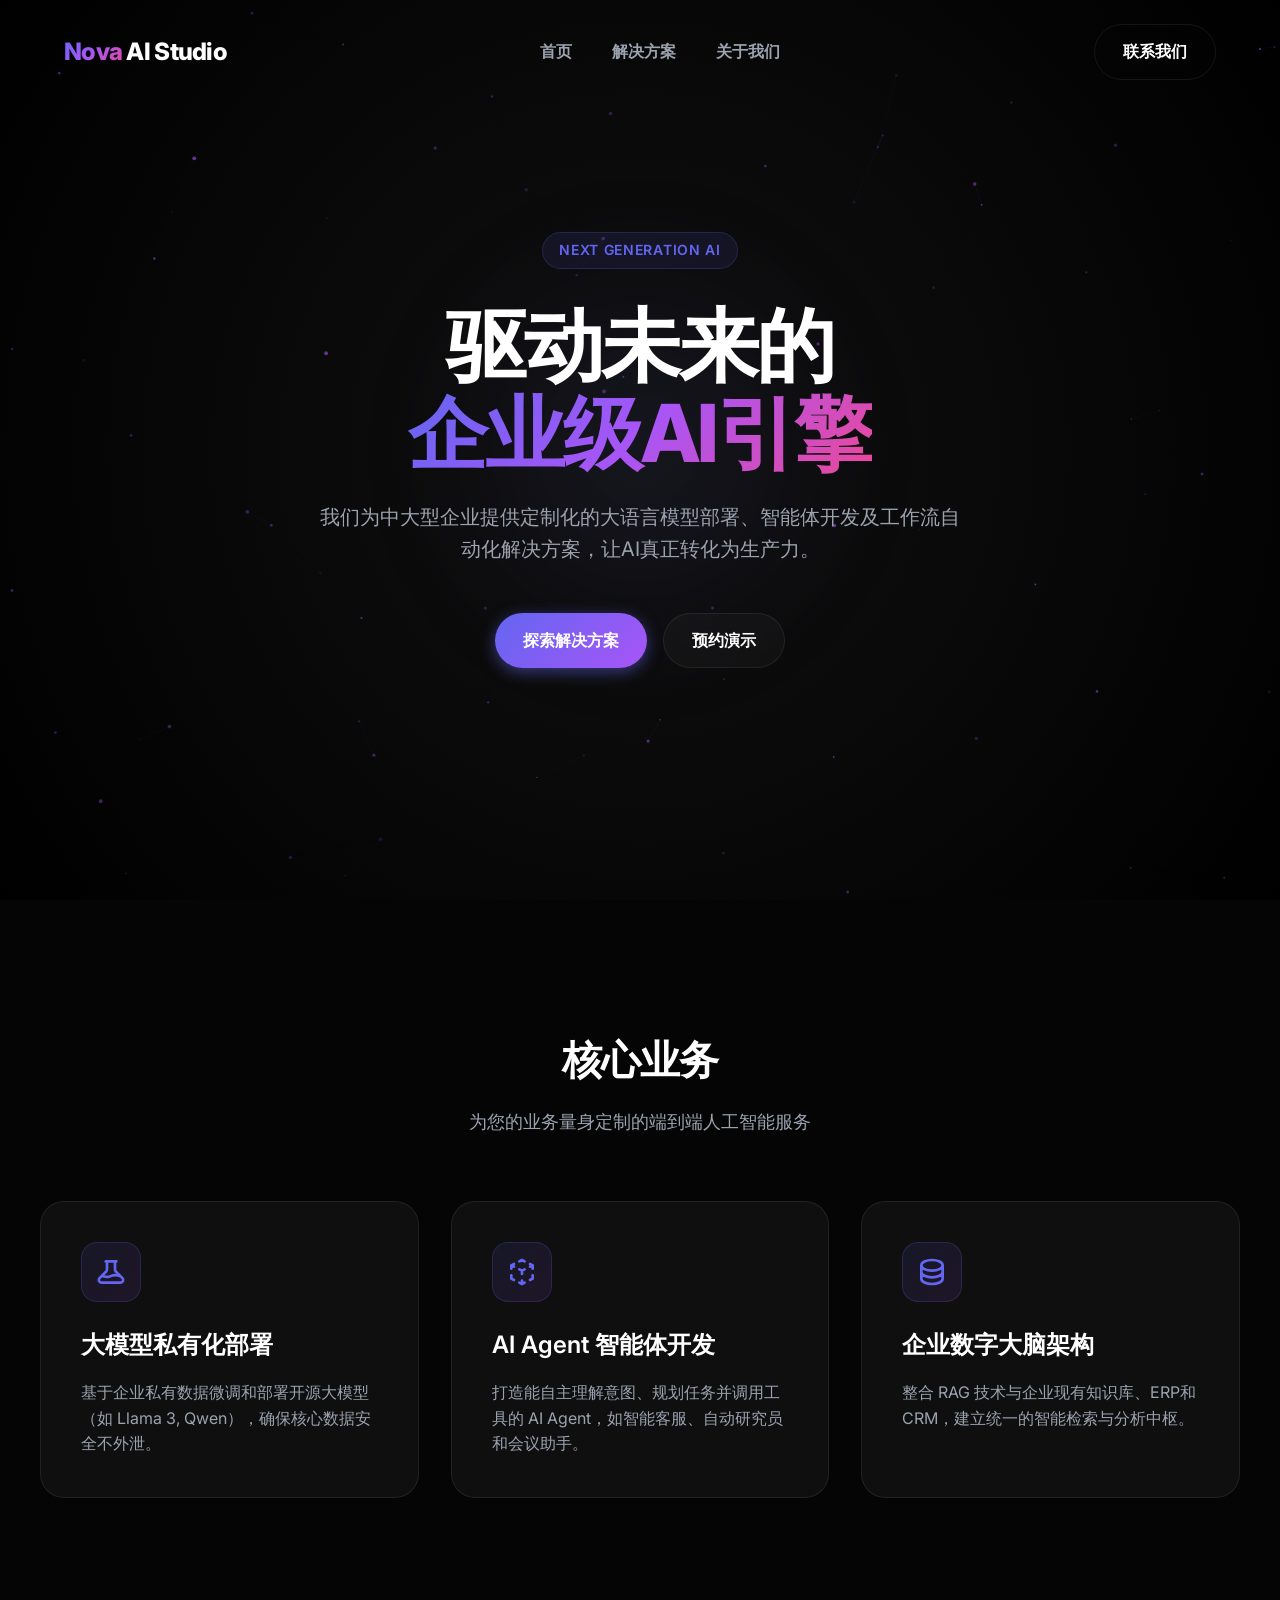
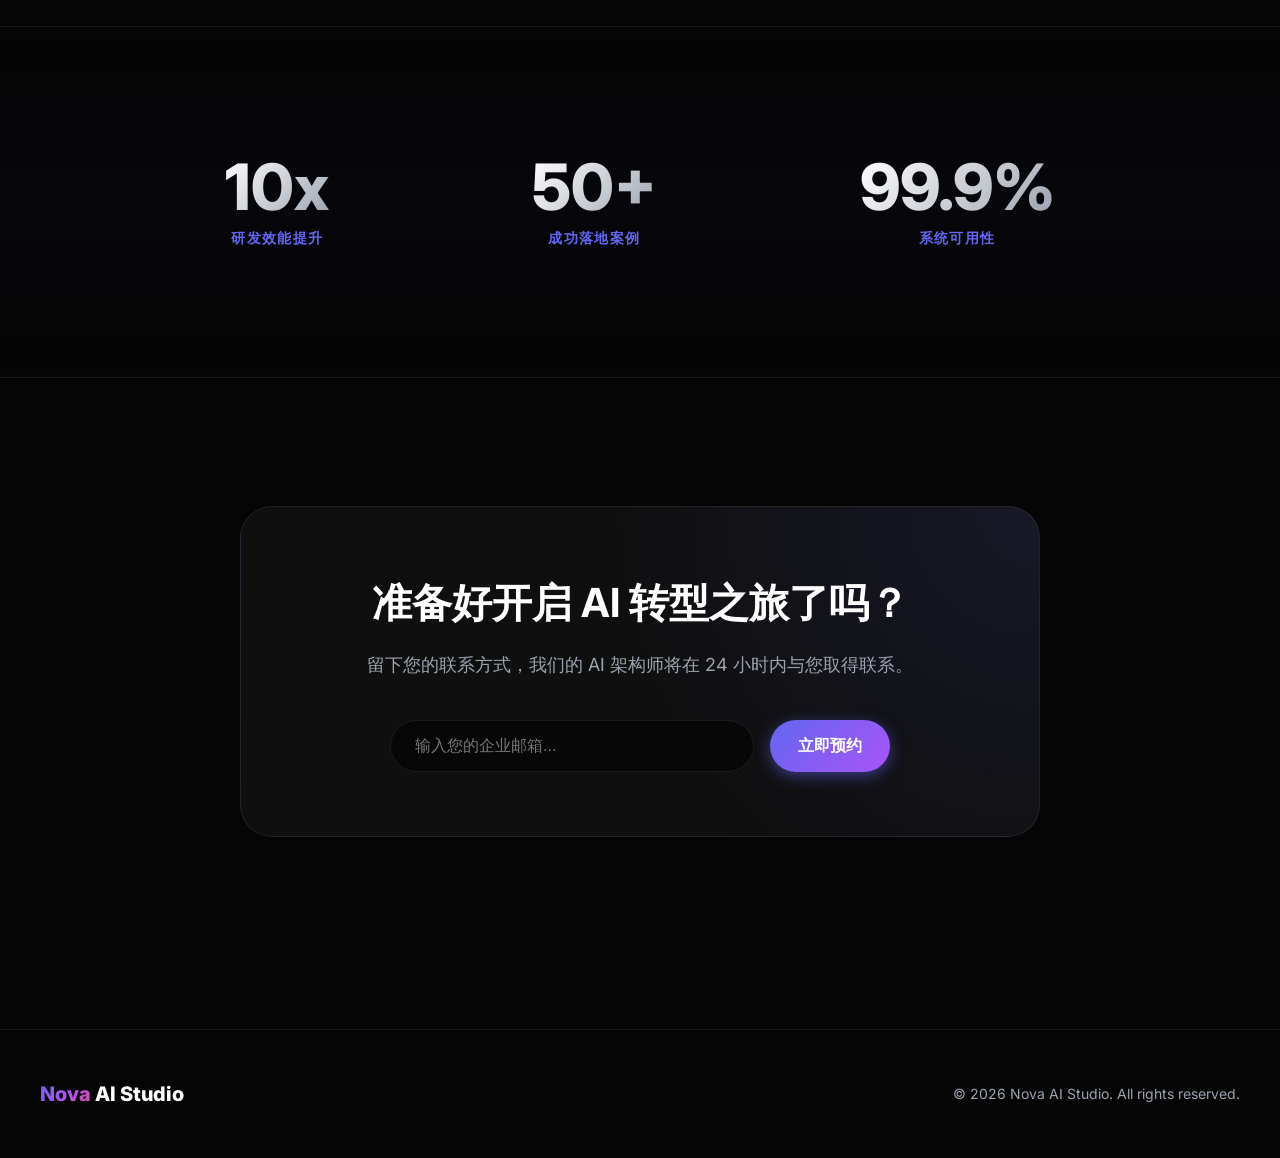
==== index.html @ ee2d9d8f "Initial commit: basic website structure, style and script" ====
<!DOCTYPE html>
<html lang="zh-CN">
<head>
    <meta charset="UTF-8">
    <meta name="viewport" content="width=device-width, initial-scale=1.0">
    <meta name="description" content="Nova AI Studio - 领先的企业级AI解决方案提供商，致力于通过人工智能驱动商业增长。">
    <title>Nova AI Studio | 企业级人工智能工作室</title>
    <!-- Google Fonts: Inter -->
    <link rel="preconnect" href="https://fonts.googleapis.com">
    <link rel="preconnect" href="https://fonts.gstatic.com" crossorigin>
    <link href="https://fonts.googleapis.com/css2?family=Inter:wght@300;400;600;800&display=swap" rel="stylesheet">
    <link rel="stylesheet" href="styles.css">
</head>
<body>
    <!-- Background Canvas for Particles -->
    <canvas id="bg-canvas"></canvas>

    <!-- Navigation -->
    <nav class="navbar">
        <div class="logo">
            <span class="gradient-text">Nova</span> AI Studio
        </div>
        <ul class="nav-links">
            <li><a href="#home">首页</a></li>
            <li><a href="#services">解决方案</a></li>
            <li><a href="#about">关于我们</a></li>
        </ul>
        <a href="#contact" class="btn btn-outline">联系我们</a>
    </nav>

    <!-- Hero Section -->
    <section id="home" class="hero">
        <div class="hero-content">
            <div class="badge">Next Generation AI</div>
            <h1 class="hero-title">驱动未来的<br><span class="gradient-text">企业级AI引擎</span></h1>
            <p class="hero-subtitle">
                我们为中大型企业提供定制化的大语言模型部署、智能体开发及工作流自动化解决方案，让AI真正转化为生产力。
            </p>
            <div class="hero-actions">
                <a href="#services" class="btn btn-primary">探索解决方案</a>
                <a href="#contact" class="btn btn-secondary">预约演示</a>
            </div>
        </div>
    </section>

    <!-- Services Section -->
    <section id="services" class="services section-padding">
        <div class="section-header">
            <h2 class="section-title">核心业务</h2>
            <p class="section-desc">为您的业务量身定制的端到端人工智能服务</p>
        </div>
        <div class="services-grid">
            <div class="service-card reveal">
                <div class="icon-wrapper">
                    <svg fill="none" stroke="currentColor" viewBox="0 0 24 24" xmlns="http://www.w3.org/2000/svg"><path stroke-linecap="round" stroke-linejoin="round" stroke-width="2" d="M19.428 15.428a2 2 0 00-1.022-.547l-2.387-.477a6 6 0 00-3.86.517l-.318.158a6 6 0 01-3.86.517L6.05 15.21a2 2 0 00-1.806.547M8 4h8l-1 1v5.172a2 2 0 00.586 1.414l5 5c1.26 1.26.367 3.414-1.415 3.414H4.828c-1.782 0-2.674-2.154-1.414-3.414l5-5A2 2 0 009 10.172V5L8 4z"></path></svg>
                </div>
                <h3>大模型私有化部署</h3>
                <p>基于企业私有数据微调和部署开源大模型（如 Llama 3, Qwen），确保核心数据安全不外泄。</p>
            </div>
            <div class="service-card reveal" style="transition-delay: 0.1s;">
                <div class="icon-wrapper">
                    <svg fill="none" stroke="currentColor" viewBox="0 0 24 24" xmlns="http://www.w3.org/2000/svg"><path stroke-linecap="round" stroke-linejoin="round" stroke-width="2" d="M14 10l-2 1m0 0l-2-1m2 1v2.5M20 7l-2 1m2-1l-2-1m2 1v2.5M14 4l-2-1-2 1M4 7l2-1M4 7l2 1M4 7v2.5M12 21l-2-1m2 1l2-1m-2 1v-2.5M6 18l-2-1v-2.5M18 18l2-1v-2.5"></path></svg>
                </div>
                <h3>AI Agent 智能体开发</h3>
                <p>打造能自主理解意图、规划任务并调用工具的 AI Agent，如智能客服、自动研究员和会议助手。</p>
            </div>
            <div class="service-card reveal" style="transition-delay: 0.2s;">
                <div class="icon-wrapper">
                    <svg fill="none" stroke="currentColor" viewBox="0 0 24 24" xmlns="http://www.w3.org/2000/svg"><path stroke-linecap="round" stroke-linejoin="round" stroke-width="2" d="M4 7v10c0 2.21 3.582 4 8 4s8-1.79 8-4V7M4 7c0 2.21 3.582 4 8 4s8-1.79 8-4M4 7c0-2.21 3.582-4 8-4s8 1.79 8 4m0 5c0 2.21-3.582 4-8 4s-8-1.79-8-4"></path></svg>
                </div>
                <h3>企业数字大脑架构</h3>
                <p>整合 RAG 技术与企业现有知识库、ERP和CRM，建立统一的智能检索与分析中枢。</p>
            </div>
        </div>
    </section>

    <!-- Stat/Banner Section -->
    <section class="stats section-padding">
        <div class="stats-container reveal">
            <div class="stat-item">
                <div class="stat-number">10x</div>
                <div class="stat-label">研发效能提升</div>
            </div>
            <div class="stat-item">
                <div class="stat-number">50+</div>
                <div class="stat-label">成功落地案例</div>
            </div>
            <div class="stat-item">
                <div class="stat-number">99.9%</div>
                <div class="stat-label">系统可用性</div>
            </div>
        </div>
    </section>

    <!-- Contact Section -->
    <section id="contact" class="contact section-padding">
        <div class="contact-box reveal">
            <h2>准备好开启 AI 转型之旅了吗？</h2>
            <p>留下您的联系方式，我们的 AI 架构师将在 24 小时内与您取得联系。</p>
            <form class="contact-form" onsubmit="event.preventDefault(); alert('提交成功！我们将尽快联系您。');">
                <input type="email" placeholder="输入您的企业邮箱..." required class="form-input">
                <button type="submit" class="btn btn-primary">立即预约</button>
            </form>
        </div>
    </section>

    <!-- Footer -->
    <footer class="footer">
        <div class="footer-content">
            <div class="footer-logo">
                <span class="gradient-text">Nova</span> AI Studio
            </div>
            <p class="copyright">&copy; 2026 Nova AI Studio. All rights reserved.</p>
        </div>
    </footer>

    <script src="script.js"></script>
</body>
</html>
---- styles.css ----
/* =========================================
   CSS Variables & Theme
========================================= */
:root {
    --bg-dark: #050505;
    --bg-panel: rgba(20, 20, 22, 0.7);
    --bg-glass: rgba(255, 255, 255, 0.03);
    
    --text-primary: #ffffff;
    --text-secondary: #9ca3af;
    
    --accent-1: #6366f1; /* Indigo */
    --accent-2: #a855f7; /* Purple */
    --accent-3: #ec4899; /* Pink */
    
    --glow-primary: rgba(99, 102, 241, 0.5);
    --glow-secondary: rgba(168, 85, 247, 0.5);
    
    --border-glass: rgba(255, 255, 255, 0.08);
    
    --font-heading: 'Inter', sans-serif;
    --font-body: 'Inter', sans-serif;
    
    --transition-fast: 0.2s ease;
    --transition-normal: 0.4s cubic-bezier(0.16, 1, 0.3, 1);
}

/* =========================================
   Reset & Base Styles
========================================= */
* {
    margin: 0;
    padding: 0;
    box-sizing: border-box;
}

html {
    scroll-behavior: smooth;
}

body {
    font-family: var(--font-body);
    background-color: var(--bg-dark);
    color: var(--text-primary);
    line-height: 1.6;
    overflow-x: hidden;
    position: relative;
}

/* Background Canvas */
#bg-canvas {
    position: fixed;
    top: 0;
    left: 0;
    width: 100vw;
    height: 100vh;
    z-index: -1;
    pointer-events: none;
    background: radial-gradient(circle at center, #111 0%, #000 100%);
}

a {
    text-decoration: none;
    color: inherit;
    transition: var(--transition-fast);
}

ul {
    list-style: none;
}

/* =========================================
   Typography & Utilities
========================================= */
.gradient-text {
    background: linear-gradient(135deg, var(--accent-1), var(--accent-2), var(--accent-3));
    -webkit-background-clip: text;
    -webkit-text-fill-color: transparent;
    background-clip: text;
    display: inline-block;
}

.section-padding {
    padding: 8rem 2rem;
}

.section-header {
    text-align: center;
    margin-bottom: 4rem;
}

.section-title {
    font-size: 2.5rem;
    font-weight: 800;
    margin-bottom: 1rem;
    letter-spacing: -0.02em;
}

.section-desc {
    color: var(--text-secondary);
    font-size: 1.125rem;
    max-width: 600px;
    margin: 0 auto;
}

.reveal {
    opacity: 0;
    transform: translateY(30px);
    transition: all 0.8s cubic-bezier(0.16, 1, 0.3, 1);
}

.reveal.active {
    opacity: 1;
    transform: translateY(0);
}

/* =========================================
   Buttons
========================================= */
.btn {
    display: inline-flex;
    align-items: center;
    justify-content: center;
    padding: 0.875rem 1.75rem;
    border-radius: 50px;
    font-weight: 600;
    font-size: 1rem;
    cursor: pointer;
    transition: var(--transition-normal);
    border: none;
    outline: none;
}

.btn-primary {
    background: linear-gradient(135deg, var(--accent-1), var(--accent-2));
    color: white;
    box-shadow: 0 4px 15px var(--glow-primary);
}

.btn-primary:hover {
    transform: translateY(-2px);
    box-shadow: 0 8px 25px var(--glow-primary);
    filter: brightness(1.1);
}

.btn-secondary {
    background: var(--bg-glass);
    color: white;
    border: 1px solid var(--border-glass);
    backdrop-filter: blur(10px);
}

.btn-secondary:hover {
    background: rgba(255, 255, 255, 0.1);
    transform: translateY(-2px);
}

.btn-outline {
    background: transparent;
    border: 1px solid var(--border-glass);
    color: white;
}

.btn-outline:hover {
    border-color: var(--accent-1);
    background: rgba(99, 102, 241, 0.1);
}

/* =========================================
   Navigation
========================================= */
.navbar {
    position: fixed;
    top: 0;
    left: 0;
    width: 100%;
    padding: 1.5rem 5%;
    display: flex;
    justify-content: space-between;
    align-items: center;
    z-index: 1000;
    transition: var(--transition-normal);
    backdrop-filter: blur(0px);
    border-bottom: 1px solid transparent;
}

.navbar.scrolled {
    padding: 1rem 5%;
    background: rgba(5, 5, 5, 0.8);
    backdrop-filter: blur(12px);
    border-bottom: 1px solid var(--border-glass);
}

.logo {
    font-size: 1.5rem;
    font-weight: 800;
    letter-spacing: -0.03em;
}

.nav-links {
    display: flex;
    gap: 2.5rem;
}

.nav-links a {
    font-weight: 600;
    color: var(--text-secondary);
    position: relative;
}

.nav-links a:hover {
    color: var(--text-primary);
}

.nav-links a::after {
    content: '';
    position: absolute;
    bottom: -4px;
    left: 0;
    width: 0%;
    height: 2px;
    background: linear-gradient(90deg, var(--accent-1), var(--accent-2));
    transition: var(--transition-normal);
    border-radius: 2px;
}

.nav-links a:hover::after {
    width: 100%;
}

/* =========================================
   Hero Section
========================================= */
.hero {
    height: 100vh;
    display: flex;
    align-items: center;
    justify-content: center;
    text-align: center;
    position: relative;
    padding: 0 2rem;
}

.hero::before {
    content: '';
    position: absolute;
    top: 50%;
    left: 50%;
    transform: translate(-50%, -50%);
    width: 600px;
    height: 600px;
    background: radial-gradient(circle, var(--glow-primary) 0%, transparent 60%);
    opacity: 0.15;
    z-index: -1;
    filter: blur(60px);
    animation: pulseGlow 8s infinite alternate;
}

.badge {
    display: inline-block;
    padding: 0.4rem 1rem;
    border-radius: 50px;
    background: rgba(99, 102, 241, 0.1);
    border: 1px solid rgba(99, 102, 241, 0.2);
    color: var(--accent-1);
    font-size: 0.875rem;
    font-weight: 600;
    margin-bottom: 2rem;
    letter-spacing: 0.05em;
    text-transform: uppercase;
}

.hero-title {
    font-size: clamp(3rem, 8vw, 5rem);
    font-weight: 800;
    line-height: 1.1;
    margin-bottom: 1.5rem;
    letter-spacing: -0.03em;
}

.hero-subtitle {
    font-size: clamp(1.1rem, 2vw, 1.25rem);
    color: var(--text-secondary);
    max-width: 650px;
    margin: 0 auto 3rem auto;
}

.hero-actions {
    display: flex;
    gap: 1rem;
    justify-content: center;
}

/* =========================================
   Services Section
========================================= */
.services-grid {
    display: grid;
    grid-template-columns: repeat(auto-fit, minmax(300px, 1fr));
    gap: 2rem;
    max-width: 1200px;
    margin: 0 auto;
}

.service-card {
    background: var(--bg-panel);
    border: 1px solid var(--border-glass);
    border-radius: 24px;
    padding: 2.5rem;
    position: relative;
    overflow: hidden;
    transition: var(--transition-normal);
    backdrop-filter: blur(10px);
}

.service-card::before {
    content: '';
    position: absolute;
    top: 0;
    left: 0;
    width: 100%;
    height: 100%;
    background: radial-gradient(800px circle at var(--mouse-x, 50%) var(--mouse-y, 50%), rgba(255, 255, 255, 0.06), transparent 40%);
    pointer-events: none;
    opacity: 0;
    transition: opacity 0.3s ease;
}

.service-card:hover::before {
    opacity: 1;
}

.service-card:hover {
    transform: translateY(-5px);
    border-color: rgba(99, 102, 241, 0.3);
    box-shadow: 0 10px 40px rgba(0, 0, 0, 0.5);
}

.icon-wrapper {
    width: 60px;
    height: 60px;
    border-radius: 16px;
    background: linear-gradient(135deg, rgba(99, 102, 241, 0.1), rgba(168, 85, 247, 0.1));
    display: flex;
    align-items: center;
    justify-content: center;
    margin-bottom: 1.5rem;
    color: var(--accent-1);
    border: 1px solid rgba(99, 102, 241, 0.2);
}

.icon-wrapper svg {
    width: 32px;
    height: 32px;
}

.service-card h3 {
    font-size: 1.5rem;
    margin-bottom: 1rem;
    font-weight: 600;
}

.service-card p {
    color: var(--text-secondary);
}

/* =========================================
   Stats Banner
========================================= */
.stats {
    background: linear-gradient(180deg, transparent, rgba(99, 102, 241, 0.03), transparent);
    border-top: 1px solid var(--border-glass);
    border-bottom: 1px solid var(--border-glass);
}

.stats-container {
    max-width: 1000px;
    margin: 0 auto;
    display: flex;
    justify-content: space-around;
    flex-wrap: wrap;
    gap: 2rem;
    text-align: center;
}

.stat-number {
    font-size: 4rem;
    font-weight: 800;
    background: linear-gradient(135deg, #fff, var(--text-secondary));
    -webkit-background-clip: text;
    -webkit-text-fill-color: transparent;
    line-height: 1;
    margin-bottom: 0.5rem;
}

.stat-label {
    color: var(--accent-1);
    font-weight: 600;
    letter-spacing: 0.1em;
    text-transform: uppercase;
    font-size: 0.875rem;
}

/* =========================================
   Contact Section
========================================= */
.contact-box {
    max-width: 800px;
    margin: 0 auto;
    background: radial-gradient(circle at top right, rgba(99, 102, 241, 0.1), transparent 50%), var(--bg-panel);
    border: 1px solid var(--border-glass);
    border-radius: 32px;
    padding: 4rem 2rem;
    text-align: center;
    backdrop-filter: blur(10px);
}

.contact-box h2 {
    font-size: 2.5rem;
    margin-bottom: 1rem;
}

.contact-box p {
    color: var(--text-secondary);
    margin-bottom: 2.5rem;
    font-size: 1.125rem;
}

.contact-form {
    display: flex;
    gap: 1rem;
    max-width: 500px;
    margin: 0 auto;
}

.form-input {
    flex: 1;
    padding: 1rem 1.5rem;
    border-radius: 50px;
    background: rgba(0, 0, 0, 0.5);
    border: 1px solid var(--border-glass);
    color: white;
    font-size: 1rem;
    outline: none;
    transition: var(--transition-fast);
}

.form-input:focus {
    border-color: var(--accent-1);
    box-shadow: 0 0 0 3px rgba(99, 102, 241, 0.2);
}

/* =========================================
   Footer
========================================= */
.footer {
    padding: 3rem 2rem;
    border-top: 1px solid var(--border-glass);
    margin-top: 4rem;
}

.footer-content {
    max-width: 1200px;
    margin: 0 auto;
    display: flex;
    justify-content: space-between;
    align-items: center;
    flex-wrap: wrap;
    gap: 1rem;
}

.footer-logo {
    font-weight: 800;
    font-size: 1.25rem;
}

.copyright {
    color: var(--text-secondary);
    font-size: 0.875rem;
}

/* =========================================
   Animations & Media Queries
========================================= */
@keyframes pulseGlow {
    0% { transform: translate(-50%, -50%) scale(1); opacity: 0.1; }
    100% { transform: translate(-50%, -50%) scale(1.1); opacity: 0.2; }
}

@media (max-width: 768px) {
    .nav-links {
        display: none; /* Can add hamburger menu later */
    }
    
    .hero-actions {
        flex-direction: column;
    }
    
    .contact-form {
        flex-direction: column;
    }
    
    .footer-content {
        flex-direction: column;
        text-align: center;
    }
}
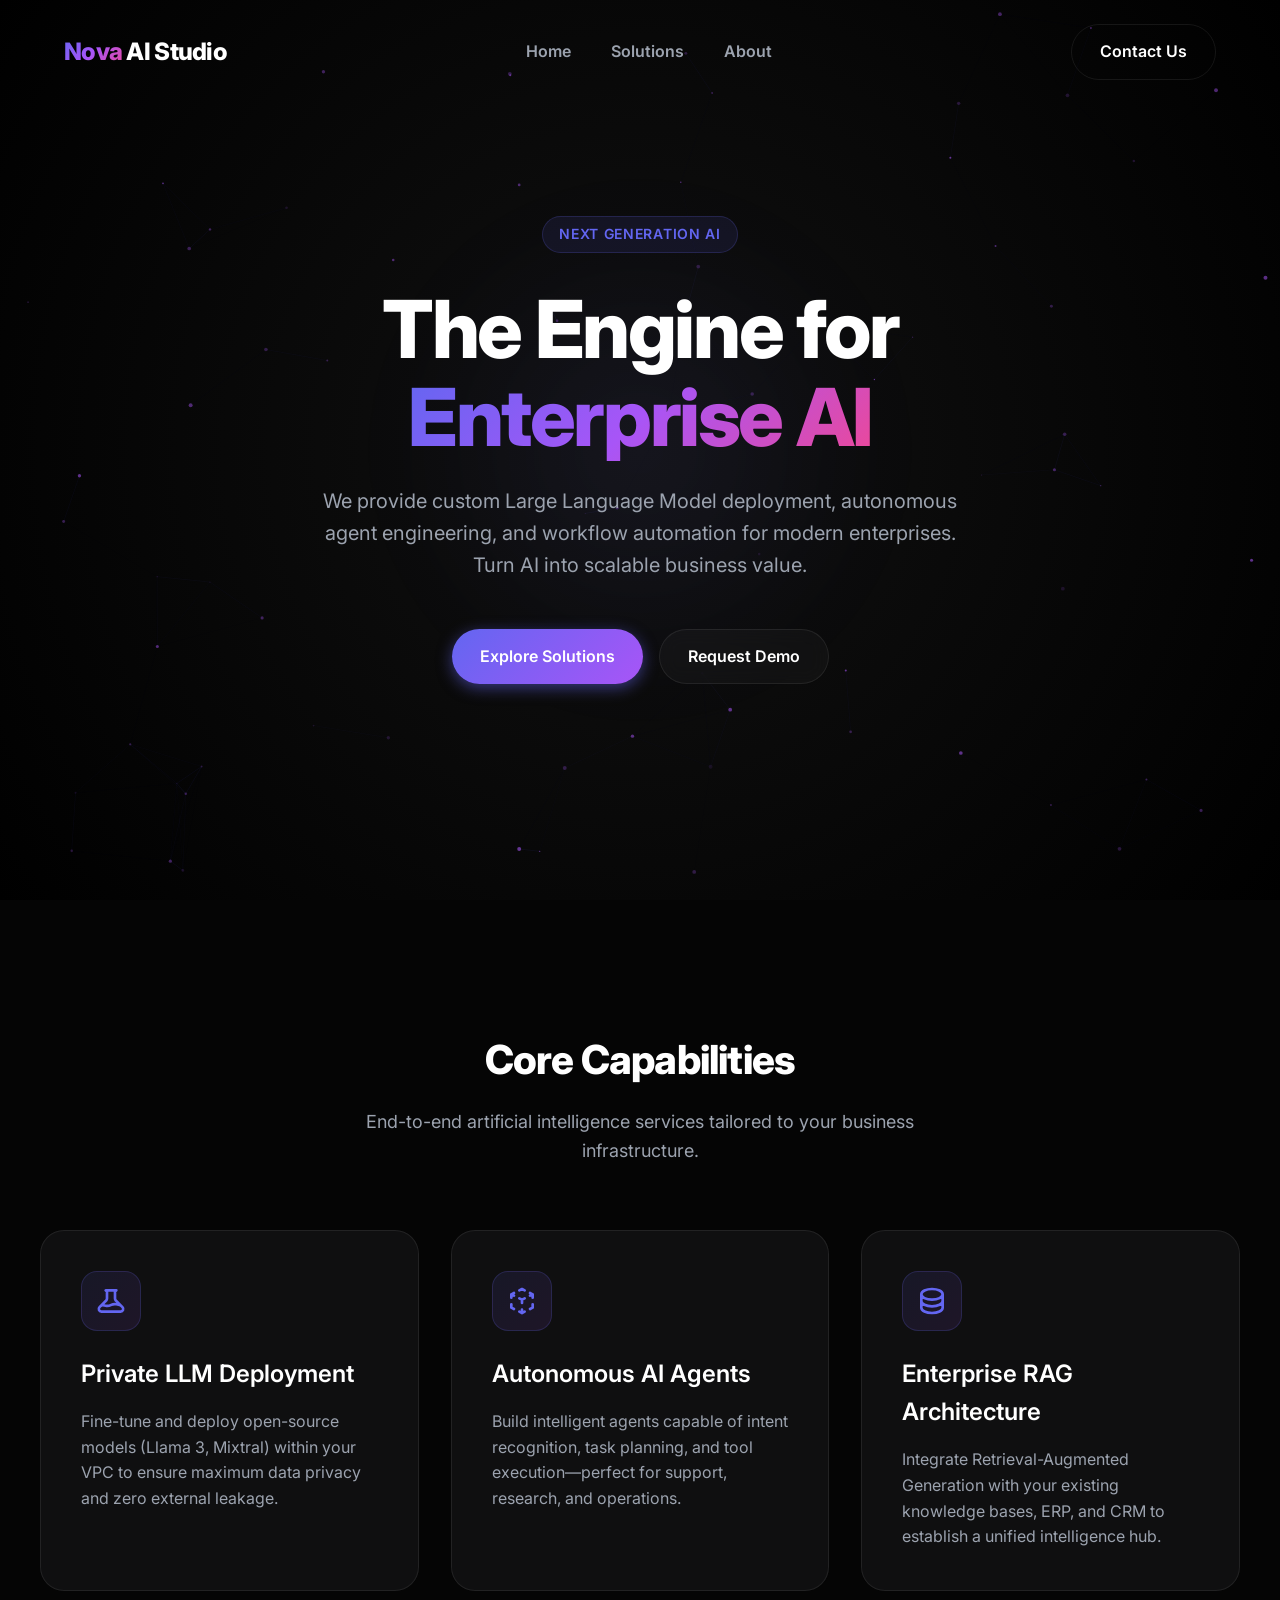
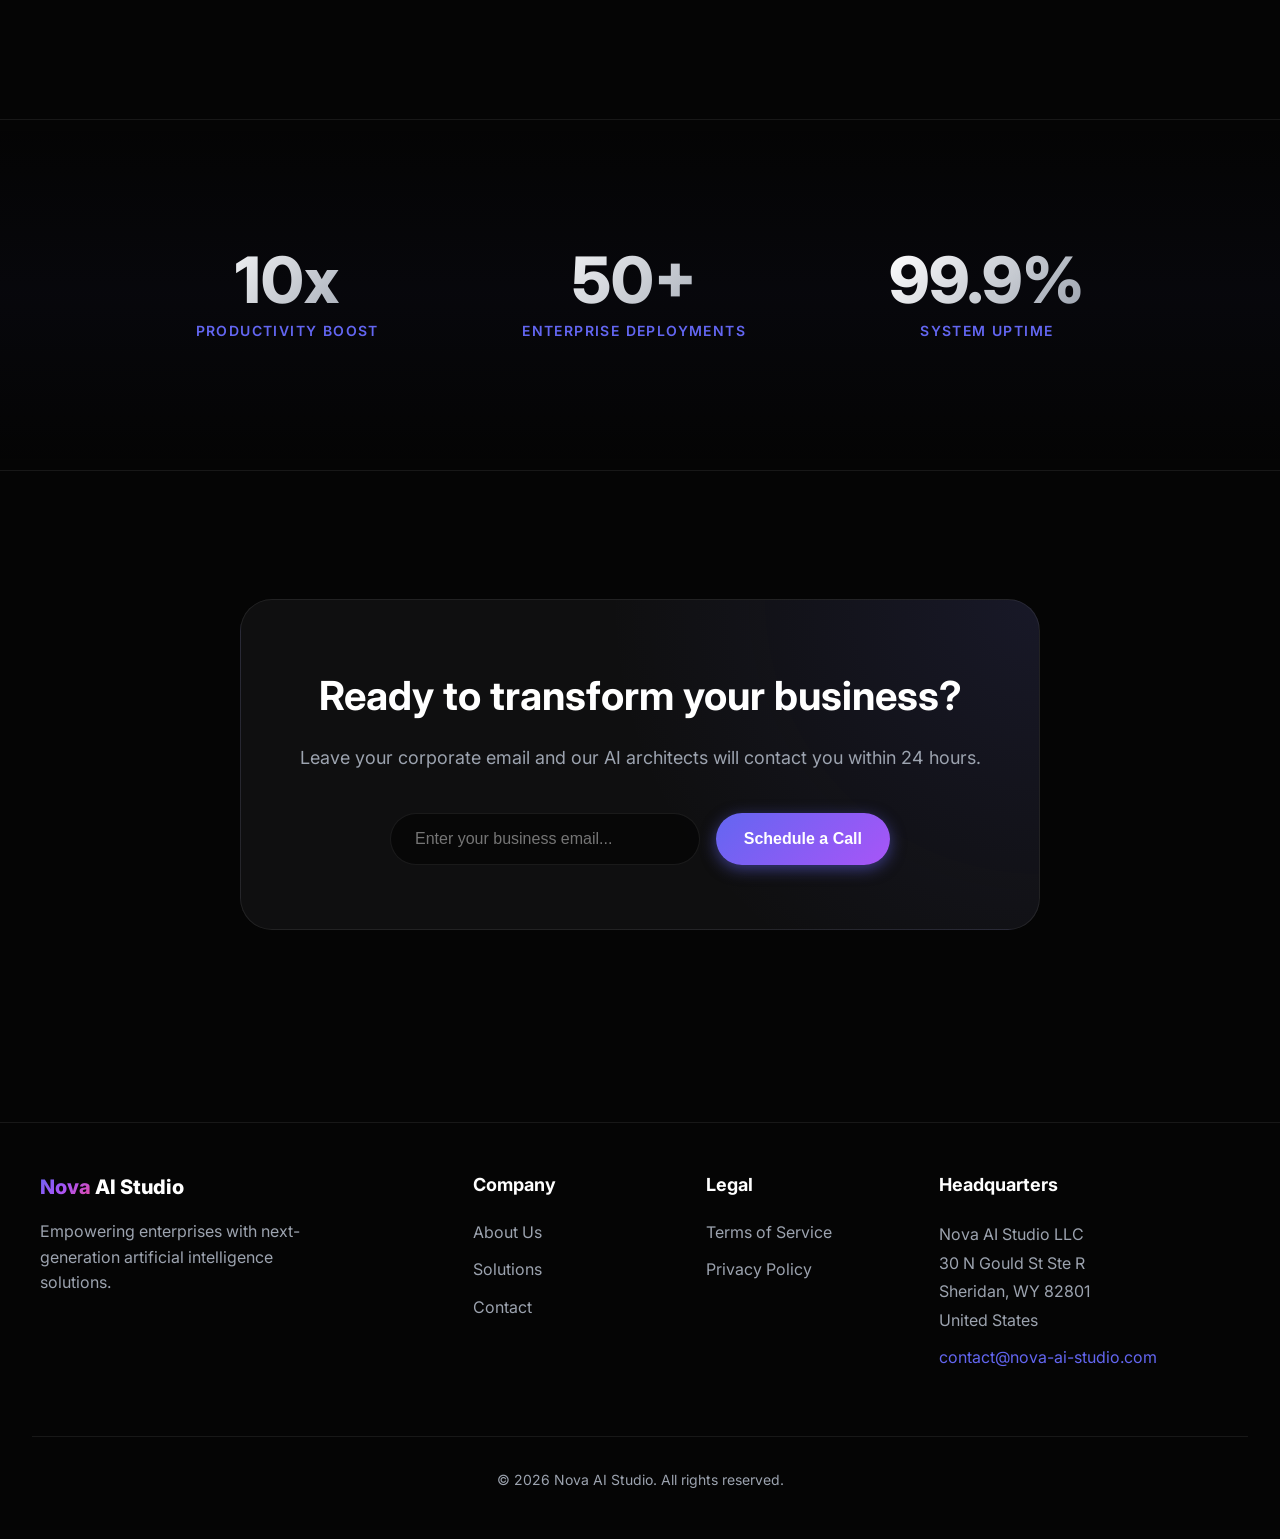
==== commit fabb64d5: "Update site to English with US LLC address and add legal pages" ====
--- a/index.html
+++ b/index.html
@@ -1,10 +1,10 @@
 <!DOCTYPE html>
-<html lang="zh-CN">
+<html lang="en">
 <head>
     <meta charset="UTF-8">
     <meta name="viewport" content="width=device-width, initial-scale=1.0">
-    <meta name="description" content="Nova AI Studio - 领先的企业级AI解决方案提供商，致力于通过人工智能驱动商业增长。">
-    <title>Nova AI Studio | 企业级人工智能工作室</title>
+    <meta name="description" content="Nova AI Studio - Leading enterprise AI solutions provider. Custom LLM deployment and autonomous agents.">
+    <title>Nova AI Studio | Enterprise AI Solutions</title>
     <!-- Google Fonts: Inter -->
     <link rel="preconnect" href="https://fonts.googleapis.com">
     <link rel="preconnect" href="https://fonts.gstatic.com" crossorigin>
@@ -21,24 +21,24 @@
             <span class="gradient-text">Nova</span> AI Studio
         </div>
         <ul class="nav-links">
-            <li><a href="#home">首页</a></li>
-            <li><a href="#services">解决方案</a></li>
-            <li><a href="#about">关于我们</a></li>
+            <li><a href="#home">Home</a></li>
+            <li><a href="#services">Solutions</a></li>
+            <li><a href="#about">About</a></li>
         </ul>
-        <a href="#contact" class="btn btn-outline">联系我们</a>
+        <a href="#contact" class="btn btn-outline">Contact Us</a>
     </nav>
 
     <!-- Hero Section -->
     <section id="home" class="hero">
         <div class="hero-content">
             <div class="badge">Next Generation AI</div>
-            <h1 class="hero-title">驱动未来的<br><span class="gradient-text">企业级AI引擎</span></h1>
+            <h1 class="hero-title">The Engine for<br><span class="gradient-text">Enterprise AI</span></h1>
             <p class="hero-subtitle">
-                我们为中大型企业提供定制化的大语言模型部署、智能体开发及工作流自动化解决方案，让AI真正转化为生产力。
+                We provide custom Large Language Model deployment, autonomous agent engineering, and workflow automation for modern enterprises. Turn AI into scalable business value.
             </p>
             <div class="hero-actions">
-                <a href="#services" class="btn btn-primary">探索解决方案</a>
-                <a href="#contact" class="btn btn-secondary">预约演示</a>
+                <a href="#services" class="btn btn-primary">Explore Solutions</a>
+                <a href="#contact" class="btn btn-secondary">Request Demo</a>
             </div>
         </div>
     </section>
@@ -46,30 +46,30 @@
     <!-- Services Section -->
     <section id="services" class="services section-padding">
         <div class="section-header">
-            <h2 class="section-title">核心业务</h2>
-            <p class="section-desc">为您的业务量身定制的端到端人工智能服务</p>
+            <h2 class="section-title">Core Capabilities</h2>
+            <p class="section-desc">End-to-end artificial intelligence services tailored to your business infrastructure.</p>
         </div>
         <div class="services-grid">
             <div class="service-card reveal">
                 <div class="icon-wrapper">
                     <svg fill="none" stroke="currentColor" viewBox="0 0 24 24" xmlns="http://www.w3.org/2000/svg"><path stroke-linecap="round" stroke-linejoin="round" stroke-width="2" d="M19.428 15.428a2 2 0 00-1.022-.547l-2.387-.477a6 6 0 00-3.86.517l-.318.158a6 6 0 01-3.86.517L6.05 15.21a2 2 0 00-1.806.547M8 4h8l-1 1v5.172a2 2 0 00.586 1.414l5 5c1.26 1.26.367 3.414-1.415 3.414H4.828c-1.782 0-2.674-2.154-1.414-3.414l5-5A2 2 0 009 10.172V5L8 4z"></path></svg>
                 </div>
-                <h3>大模型私有化部署</h3>
-                <p>基于企业私有数据微调和部署开源大模型（如 Llama 3, Qwen），确保核心数据安全不外泄。</p>
+                <h3>Private LLM Deployment</h3>
+                <p>Fine-tune and deploy open-source models (Llama 3, Mixtral) within your VPC to ensure maximum data privacy and zero external leakage.</p>
             </div>
             <div class="service-card reveal" style="transition-delay: 0.1s;">
                 <div class="icon-wrapper">
                     <svg fill="none" stroke="currentColor" viewBox="0 0 24 24" xmlns="http://www.w3.org/2000/svg"><path stroke-linecap="round" stroke-linejoin="round" stroke-width="2" d="M14 10l-2 1m0 0l-2-1m2 1v2.5M20 7l-2 1m2-1l-2-1m2 1v2.5M14 4l-2-1-2 1M4 7l2-1M4 7l2 1M4 7v2.5M12 21l-2-1m2 1l2-1m-2 1v-2.5M6 18l-2-1v-2.5M18 18l2-1v-2.5"></path></svg>
                 </div>
-                <h3>AI Agent 智能体开发</h3>
-                <p>打造能自主理解意图、规划任务并调用工具的 AI Agent，如智能客服、自动研究员和会议助手。</p>
+                <h3>Autonomous AI Agents</h3>
+                <p>Build intelligent agents capable of intent recognition, task planning, and tool execution—perfect for support, research, and operations.</p>
             </div>
             <div class="service-card reveal" style="transition-delay: 0.2s;">
                 <div class="icon-wrapper">
                     <svg fill="none" stroke="currentColor" viewBox="0 0 24 24" xmlns="http://www.w3.org/2000/svg"><path stroke-linecap="round" stroke-linejoin="round" stroke-width="2" d="M4 7v10c0 2.21 3.582 4 8 4s8-1.79 8-4V7M4 7c0 2.21 3.582 4 8 4s8-1.79 8-4M4 7c0-2.21 3.582-4 8-4s8 1.79 8 4m0 5c0 2.21-3.582 4-8 4s-8-1.79-8-4"></path></svg>
                 </div>
-                <h3>企业数字大脑架构</h3>
-                <p>整合 RAG 技术与企业现有知识库、ERP和CRM，建立统一的智能检索与分析中枢。</p>
+                <h3>Enterprise RAG Architecture</h3>
+                <p>Integrate Retrieval-Augmented Generation with your existing knowledge bases, ERP, and CRM to establish a unified intelligence hub.</p>
             </div>
         </div>
     </section>
@@ -79,15 +79,15 @@
         <div class="stats-container reveal">
             <div class="stat-item">
                 <div class="stat-number">10x</div>
-                <div class="stat-label">研发效能提升</div>
+                <div class="stat-label">Productivity Boost</div>
             </div>
             <div class="stat-item">
                 <div class="stat-number">50+</div>
-                <div class="stat-label">成功落地案例</div>
+                <div class="stat-label">Enterprise Deployments</div>
             </div>
             <div class="stat-item">
                 <div class="stat-number">99.9%</div>
-                <div class="stat-label">系统可用性</div>
+                <div class="stat-label">System Uptime</div>
             </div>
         </div>
     </section>
@@ -95,11 +95,11 @@
     <!-- Contact Section -->
     <section id="contact" class="contact section-padding">
         <div class="contact-box reveal">
-            <h2>准备好开启 AI 转型之旅了吗？</h2>
-            <p>留下您的联系方式，我们的 AI 架构师将在 24 小时内与您取得联系。</p>
-            <form class="contact-form" onsubmit="event.preventDefault(); alert('提交成功！我们将尽快联系您。');">
-                <input type="email" placeholder="输入您的企业邮箱..." required class="form-input">
-                <button type="submit" class="btn btn-primary">立即预约</button>
+            <h2>Ready to transform your business?</h2>
+            <p>Leave your corporate email and our AI architects will contact you within 24 hours.</p>
+            <form class="contact-form" onsubmit="event.preventDefault(); alert('Submission successful! We will contact you shortly.');">
+                <input type="email" placeholder="Enter your business email..." required class="form-input">
+                <button type="submit" class="btn btn-primary">Schedule a Call</button>
             </form>
         </div>
     </section>
@@ -107,12 +107,94 @@
     <!-- Footer -->
     <footer class="footer">
         <div class="footer-content">
-            <div class="footer-logo">
-                <span class="gradient-text">Nova</span> AI Studio
-            </div>
+            <div class="footer-col brand-col">
+                <div class="footer-logo">
+                    <span class="gradient-text">Nova</span> AI Studio
+                </div>
+                <p class="footer-desc">Empowering enterprises with next-generation artificial intelligence solutions.</p>
+            </div>
+            <div class="footer-col">
+                <h4>Company</h4>
+                <ul>
+                    <li><a href="#about">About Us</a></li>
+                    <li><a href="#services">Solutions</a></li>
+                    <li><a href="#contact">Contact</a></li>
+                </ul>
+            </div>
+            <div class="footer-col">
+                <h4>Legal</h4>
+                <ul>
+                    <li><a href="terms.html">Terms of Service</a></li>
+                    <li><a href="privacy.html">Privacy Policy</a></li>
+                </ul>
+            </div>
+            <div class="footer-col">
+                <h4>Headquarters</h4>
+                <address>
+                    Nova AI Studio LLC<br>
+                    30 N Gould St Ste R<br>
+                    Sheridan, WY 82801<br>
+                    United States<br>
+                    <a href="mailto:contact@nova-ai-studio.com">contact@nova-ai-studio.com</a>
+                </address>
+            </div>
+        </div>
+        <div class="footer-bottom">
             <p class="copyright">&copy; 2026 Nova AI Studio. All rights reserved.</p>
         </div>
     </footer>
+
+    <style>
+        /* Extra styles appended directly for footer layout adjustments */
+        .footer-content {
+            display: grid;
+            grid-template-columns: 2fr 1fr 1fr 1.5fr;
+            gap: 2rem;
+            align-items: start;
+        }
+        .footer-col h4 {
+            font-size: 1.125rem;
+            margin-bottom: 1.25rem;
+            color: var(--text-primary);
+        }
+        .footer-col ul {
+            display: flex;
+            flex-direction: column;
+            gap: 0.75rem;
+        }
+        .footer-col ul a {
+            color: var(--text-secondary);
+        }
+        .footer-col ul a:hover {
+            color: var(--accent-1);
+        }
+        .footer-col address {
+            color: var(--text-secondary);
+            font-style: normal;
+            line-height: 1.8;
+        }
+        .footer-col address a {
+            color: var(--accent-1);
+            display: block;
+            margin-top: 0.5rem;
+        }
+        .footer-desc {
+            color: var(--text-secondary);
+            margin-top: 1rem;
+            max-width: 280px;
+        }
+        .footer-bottom {
+            margin-top: 4rem;
+            padding-top: 2rem;
+            border-top: 1px solid var(--border-glass);
+            text-align: center;
+        }
+        @media (max-width: 768px) {
+            .footer-content {
+                grid-template-columns: 1fr;
+            }
+        }
+    </style>
 
     <script src="script.js"></script>
 </body>
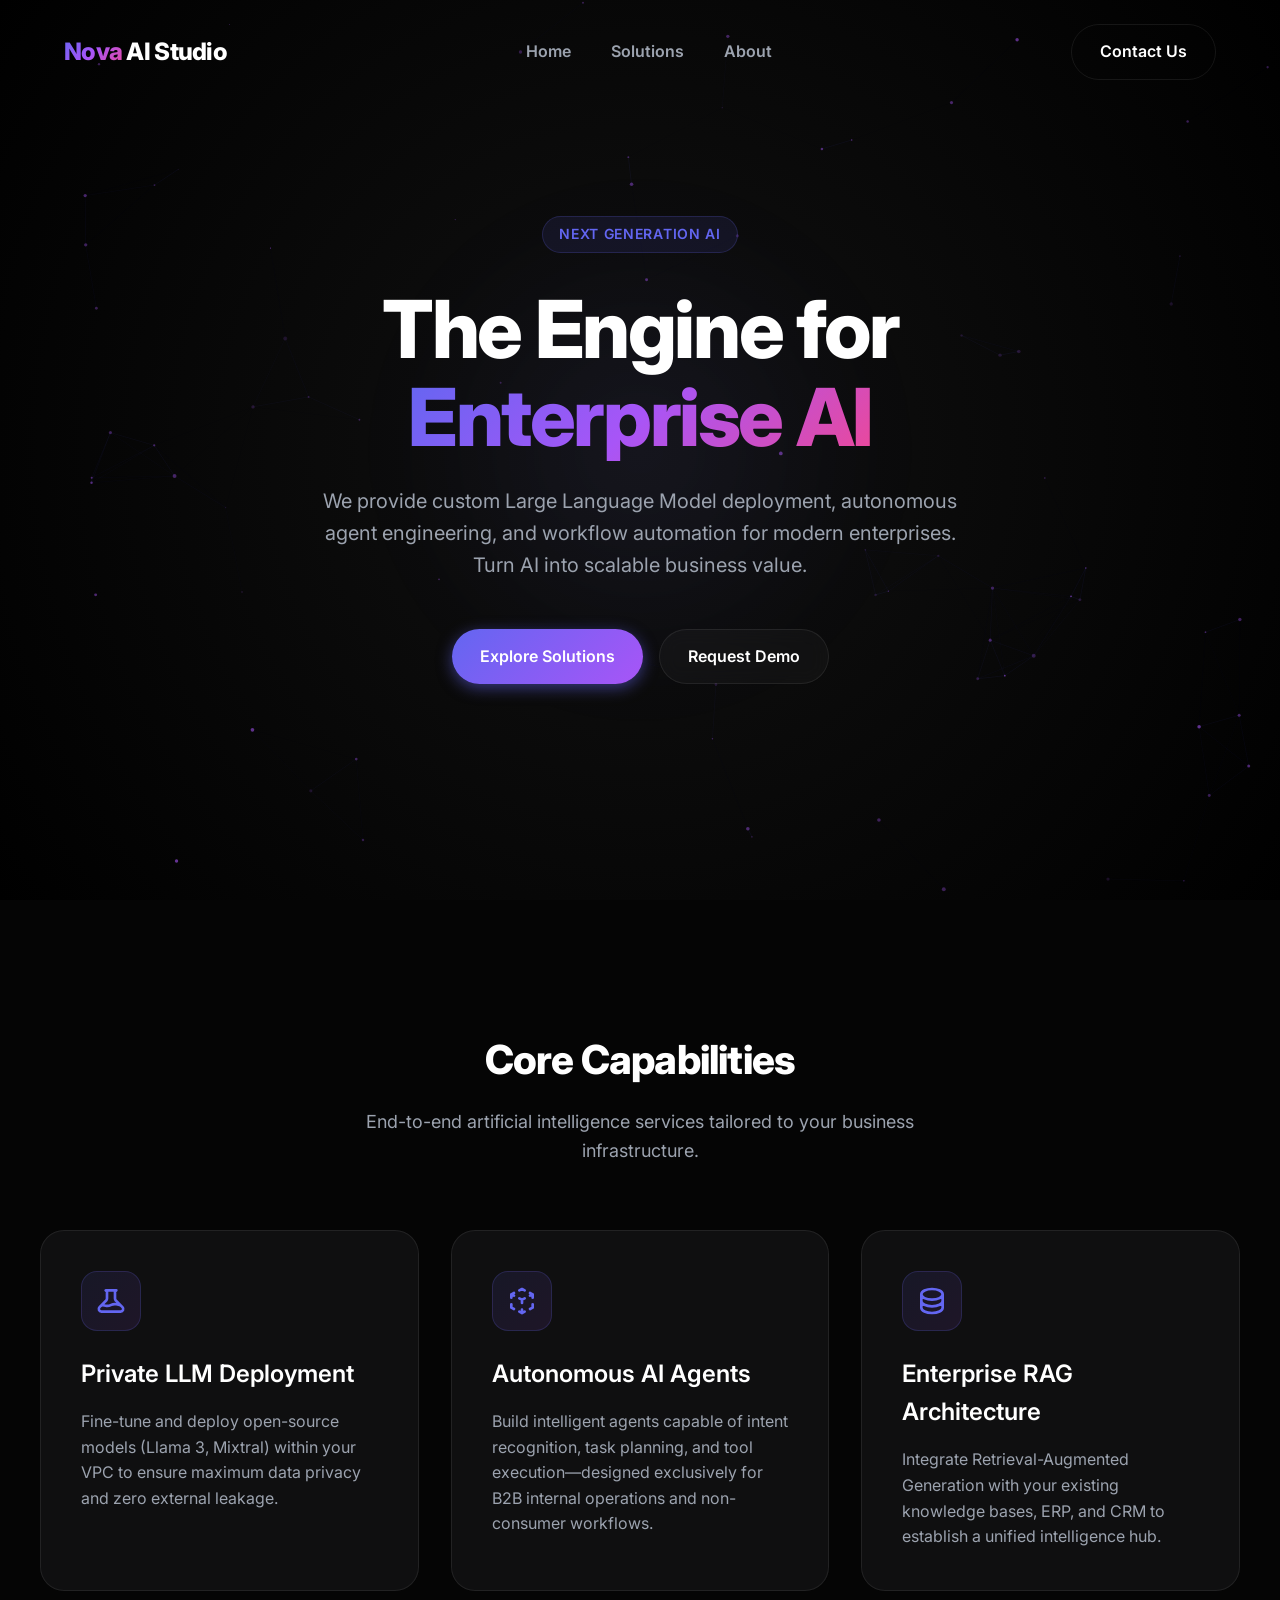
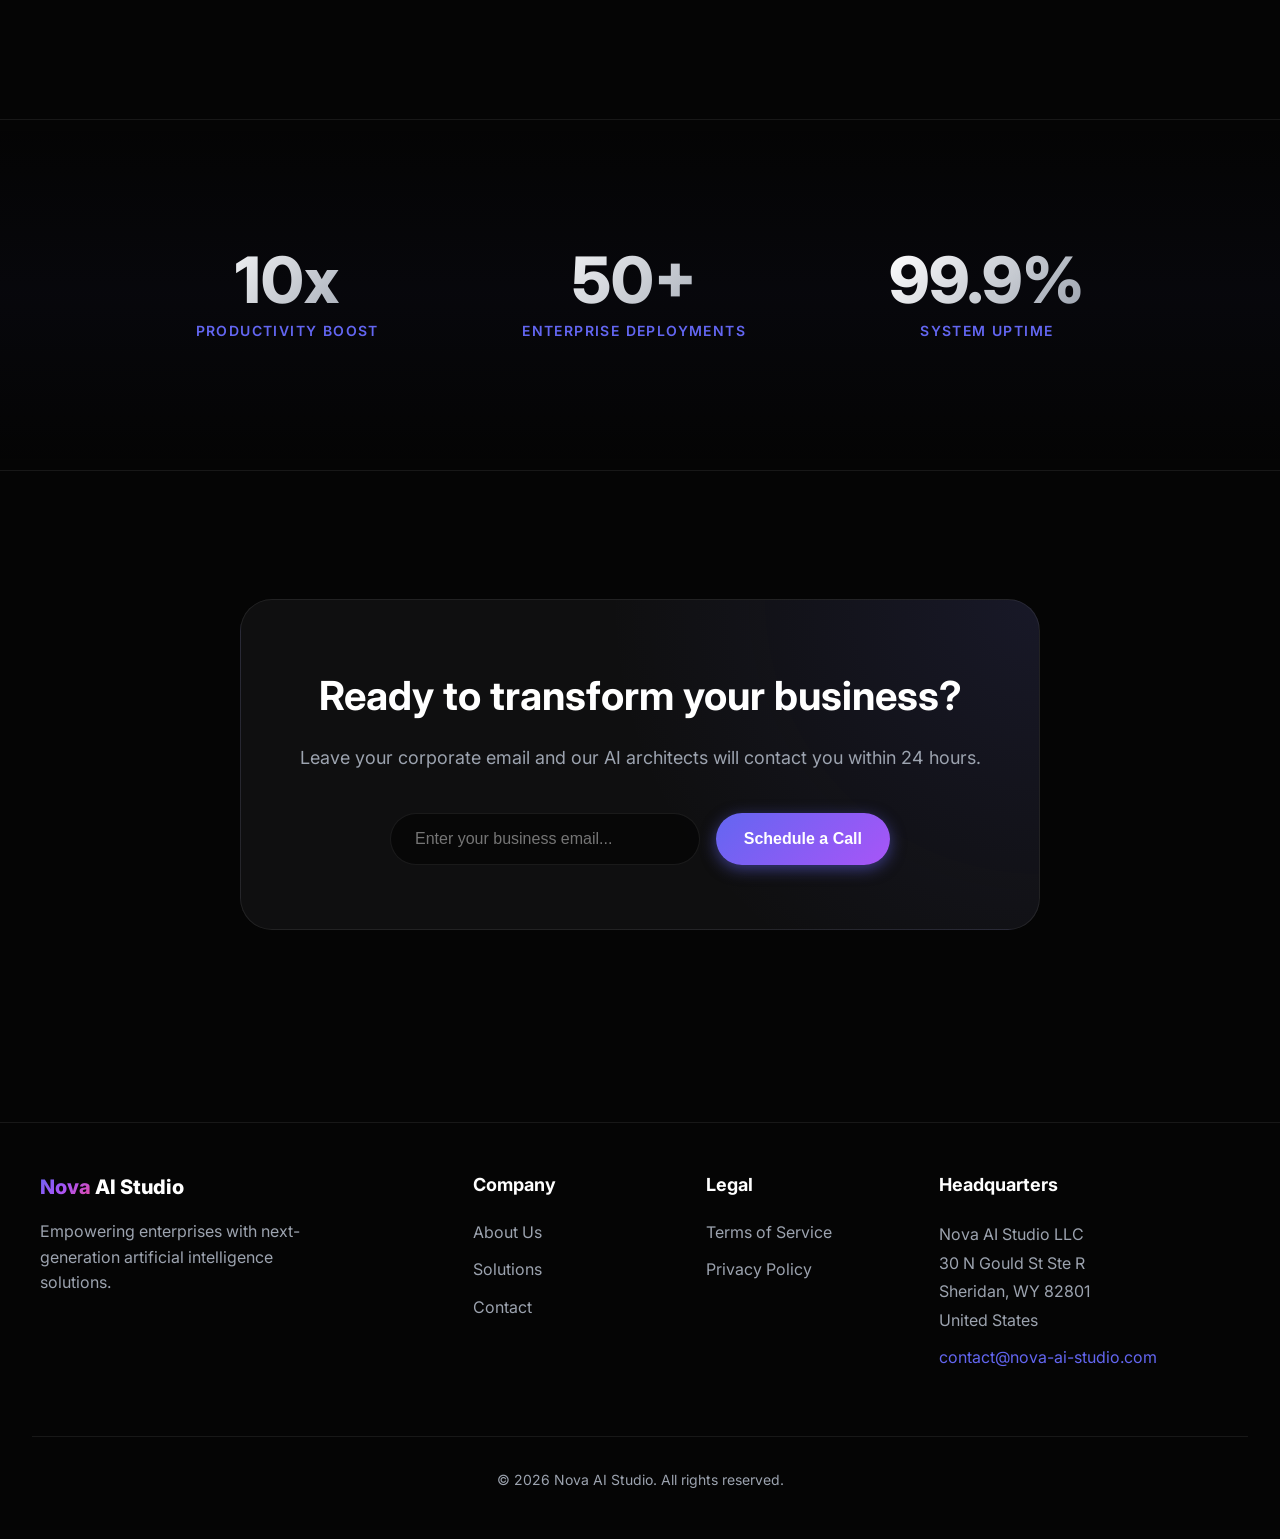
==== commit bec652c7: "Update index.html to explicitly state non-consumer, B2B workflows" ====
--- a/index.html
+++ b/index.html
@@ -62,7 +62,7 @@
                     <svg fill="none" stroke="currentColor" viewBox="0 0 24 24" xmlns="http://www.w3.org/2000/svg"><path stroke-linecap="round" stroke-linejoin="round" stroke-width="2" d="M14 10l-2 1m0 0l-2-1m2 1v2.5M20 7l-2 1m2-1l-2-1m2 1v2.5M14 4l-2-1-2 1M4 7l2-1M4 7l2 1M4 7v2.5M12 21l-2-1m2 1l2-1m-2 1v-2.5M6 18l-2-1v-2.5M18 18l2-1v-2.5"></path></svg>
                 </div>
                 <h3>Autonomous AI Agents</h3>
-                <p>Build intelligent agents capable of intent recognition, task planning, and tool execution—perfect for support, research, and operations.</p>
+                <p>Build intelligent agents capable of intent recognition, task planning, and tool execution—designed exclusively for B2B internal operations and non-consumer workflows.</p>
             </div>
             <div class="service-card reveal" style="transition-delay: 0.2s;">
                 <div class="icon-wrapper">
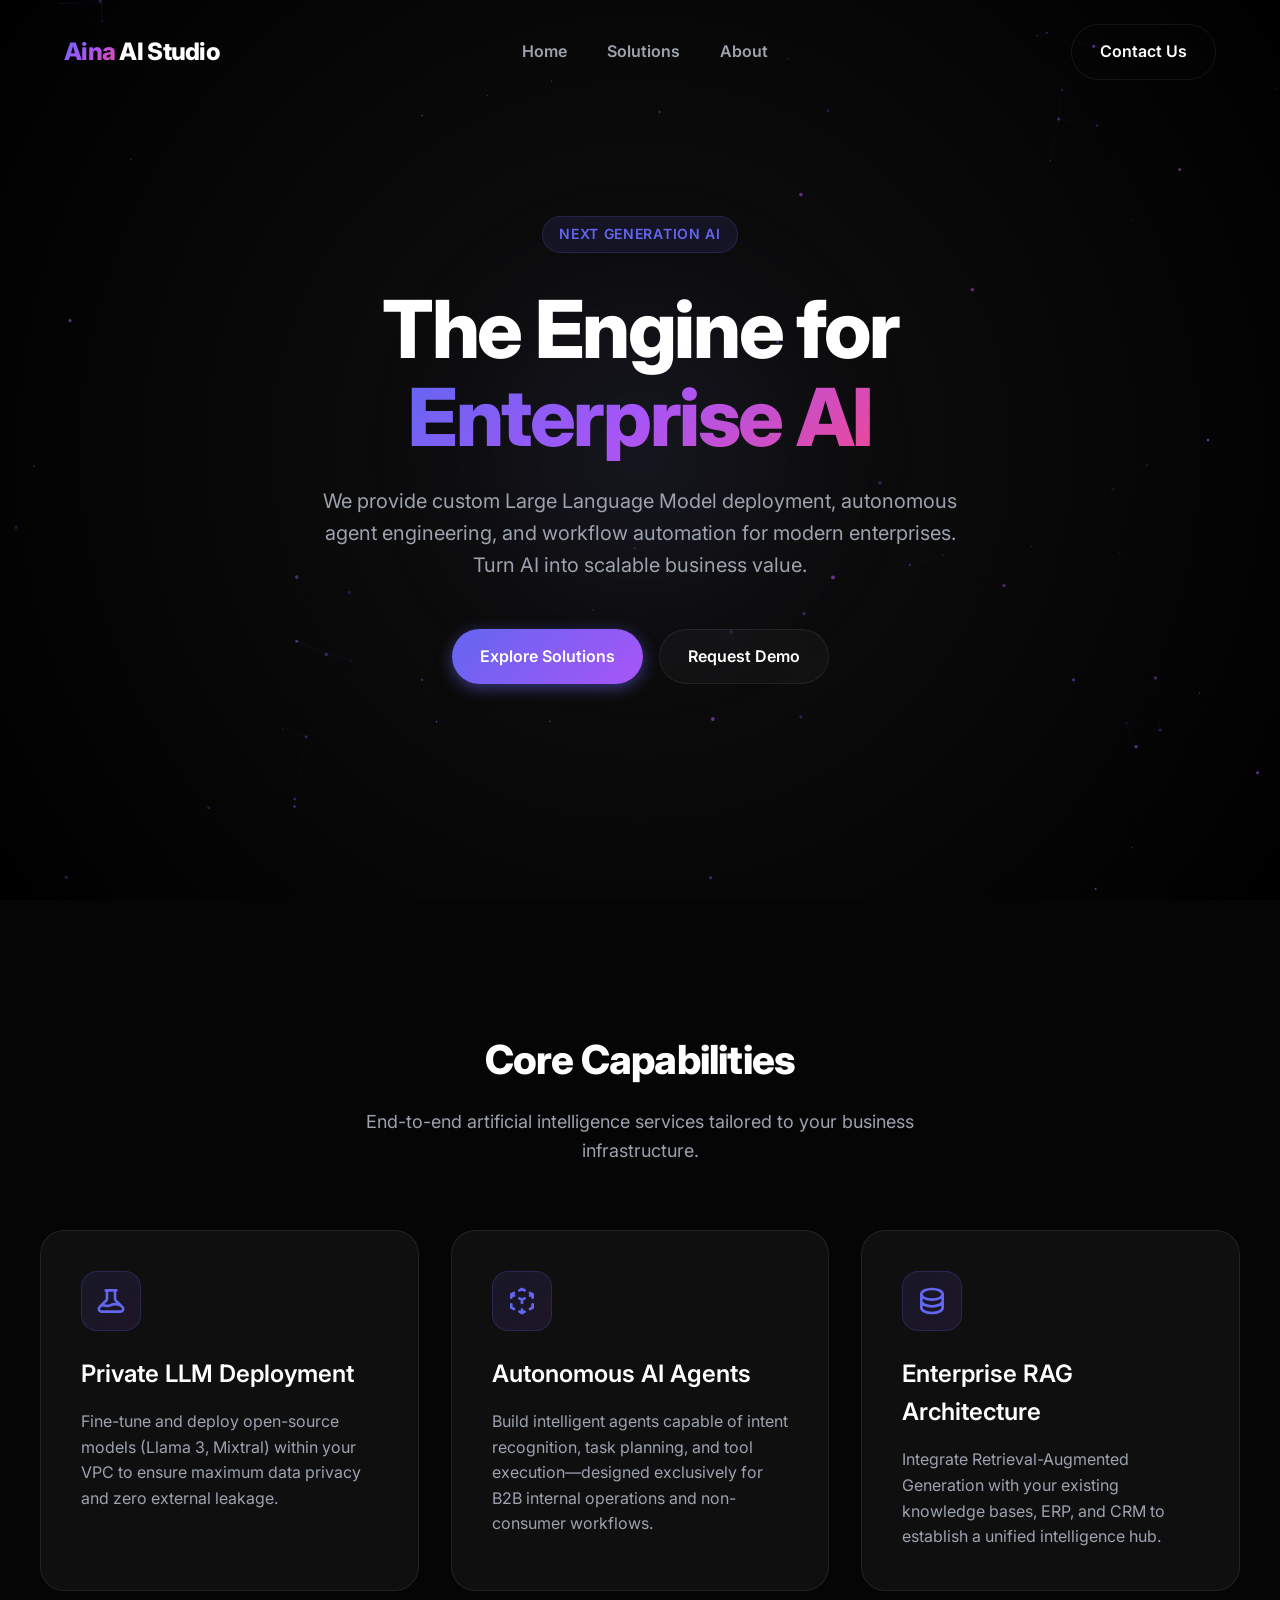
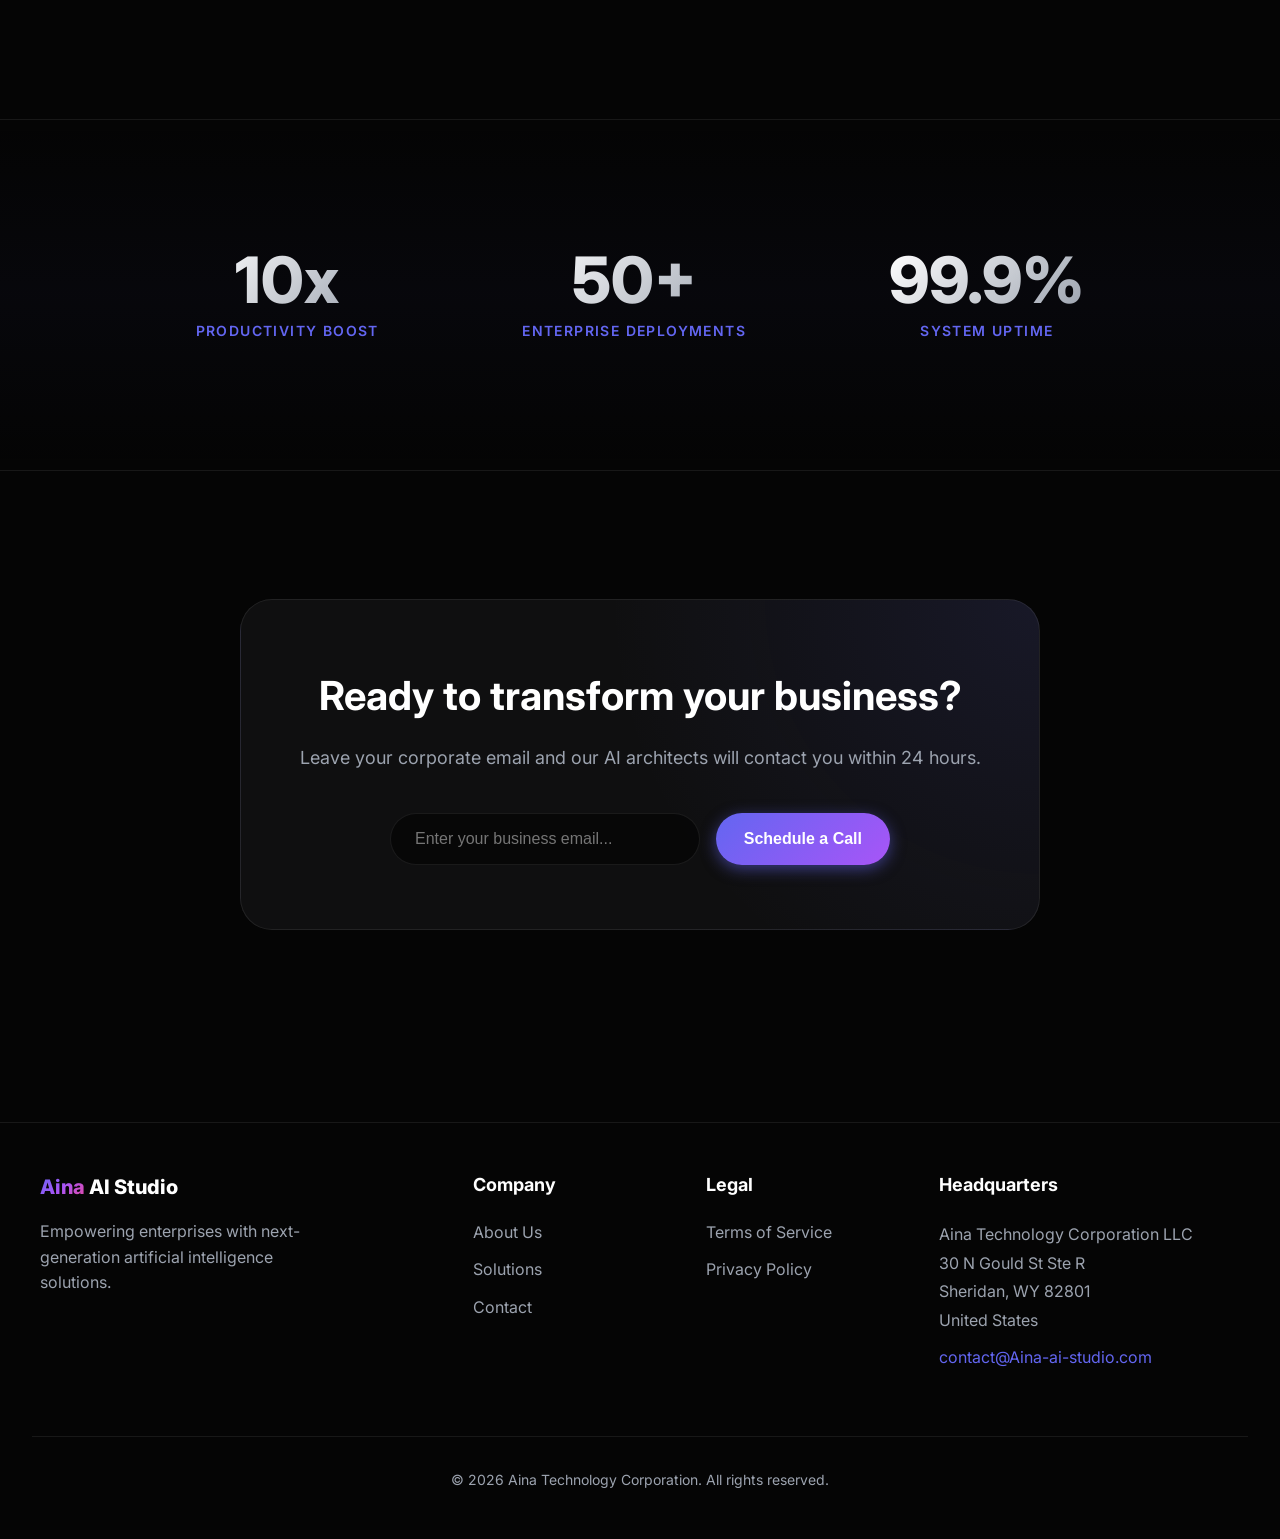
==== commit caae6627: "Update branding to Aina Technology Corporation" ====
--- a/index.html
+++ b/index.html
@@ -3,8 +3,8 @@
 <head>
     <meta charset="UTF-8">
     <meta name="viewport" content="width=device-width, initial-scale=1.0">
-    <meta name="description" content="Nova AI Studio - Leading enterprise AI solutions provider. Custom LLM deployment and autonomous agents.">
-    <title>Nova AI Studio | Enterprise AI Solutions</title>
+    <meta name="description" content="Aina Technology Corporation - Leading enterprise AI solutions provider. Custom LLM deployment and autonomous agents.">
+    <title>Aina Technology Corporation | Enterprise AI Solutions</title>
     <!-- Google Fonts: Inter -->
     <link rel="preconnect" href="https://fonts.googleapis.com">
     <link rel="preconnect" href="https://fonts.gstatic.com" crossorigin>
@@ -18,7 +18,7 @@
     <!-- Navigation -->
     <nav class="navbar">
         <div class="logo">
-            <span class="gradient-text">Nova</span> AI Studio
+            <span class="gradient-text">Aina</span> AI Studio
         </div>
         <ul class="nav-links">
             <li><a href="#home">Home</a></li>
@@ -109,7 +109,7 @@
         <div class="footer-content">
             <div class="footer-col brand-col">
                 <div class="footer-logo">
-                    <span class="gradient-text">Nova</span> AI Studio
+                    <span class="gradient-text">Aina</span> AI Studio
                 </div>
                 <p class="footer-desc">Empowering enterprises with next-generation artificial intelligence solutions.</p>
             </div>
@@ -131,16 +131,16 @@
             <div class="footer-col">
                 <h4>Headquarters</h4>
                 <address>
-                    Nova AI Studio LLC<br>
+                    Aina Technology Corporation LLC<br>
                     30 N Gould St Ste R<br>
                     Sheridan, WY 82801<br>
                     United States<br>
-                    <a href="mailto:contact@nova-ai-studio.com">contact@nova-ai-studio.com</a>
+                    <a href="mailto:contact@Aina-ai-studio.com">contact@Aina-ai-studio.com</a>
                 </address>
             </div>
         </div>
         <div class="footer-bottom">
-            <p class="copyright">&copy; 2026 Nova AI Studio. All rights reserved.</p>
+            <p class="copyright">&copy; 2026 Aina Technology Corporation. All rights reserved.</p>
         </div>
     </footer>
 
